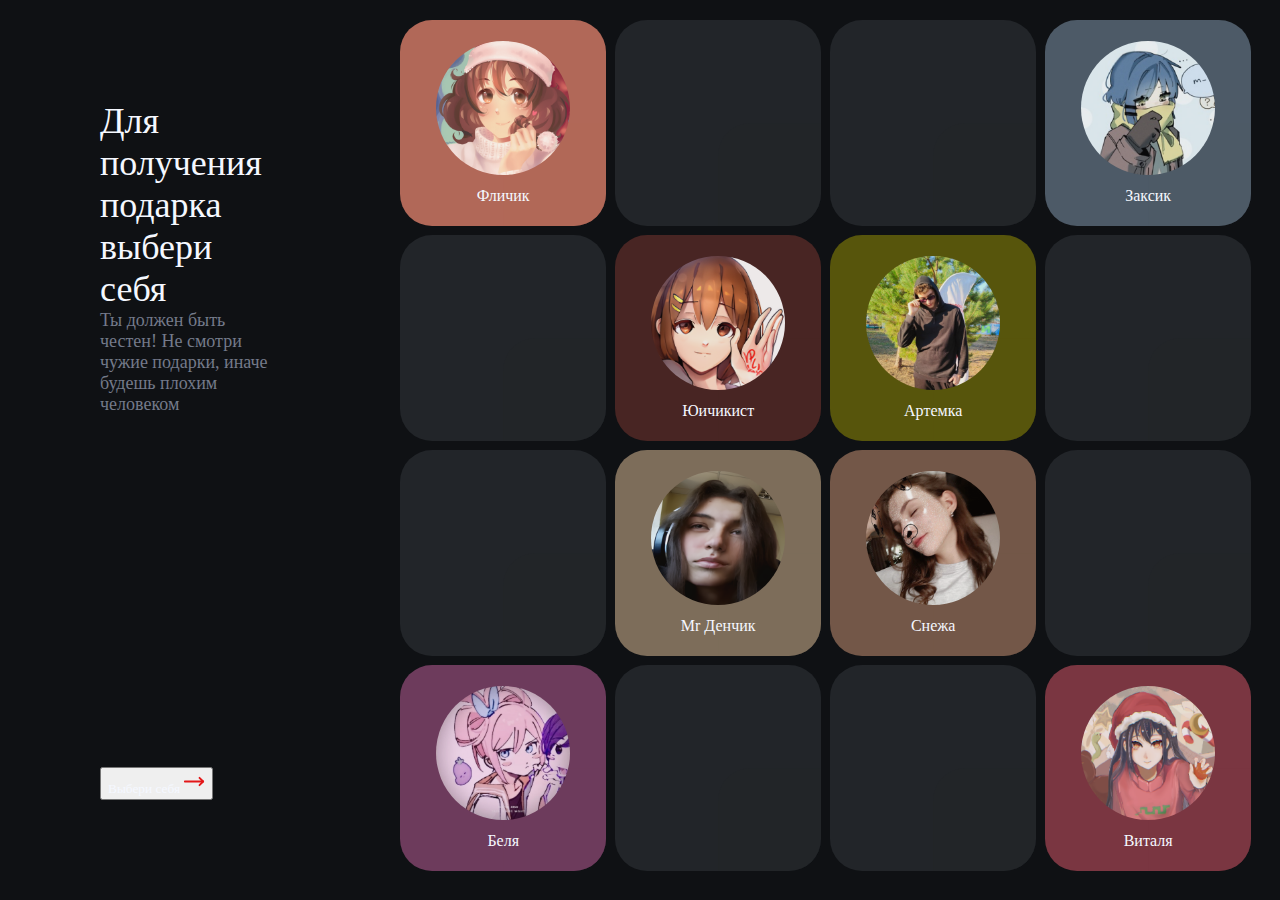
==== index.html @ 029b49f9 "update" ====
<!DOCTYPE html>
<html lang="en">
<head>
    <meta charset="UTF-8">
    <meta name="viewport" content="width=device-width, initial-scale=1.0">
    <title>🎄 New Year 2025</title>
    <link rel="stylesheet" href="/style/main.css">
    <script src="script.js"></script>
</head>
<body>
    <div class="screen">
        <div class="left-block">
            <div class="block-24">
                <h1>Для получения подарка выбери себя</h1>
                <p class="gray">Ты должен быть честен! Не смотри чужие подарки, иначе будешь плохим человеком</p>
            </div>
            <div class="block-button">
                <button class="btn-white">
                    Выбери себя
                    <img src="/files/svg/arrow.svg" alt="arrow">
                </button>
            </div>
        </div>
        <div class="right-block">
            <a class="grid-el flich">
                <img src="/files/img/flich.png" alt="flich">
                Фличик
            </a>
            <div class="grid-el grid-el-none"></div>
            <div class="grid-el grid-el-none"></div>
            <a class="grid-el zaks">
                <img src="/files/img/zaks.png" alt="zaks">
                Заксик
            </a>
            <div class="grid-el grid-el-none"></div>
            <a class="grid-el yui">
                <img src="/files/img/yui.png" alt="yui">
                Юичикист
            </a>
            <a class="grid-el tema">
                <img src="/files/img/tema.png" alt="tema">
                Артемка
            </a>
            <div class="grid-el grid-el-none"></div>
            <div class="grid-el grid-el-none"></div>
            <a class="grid-el den">
                <img src="/files/img/den.png" alt="den">
                Mr Денчик
            </a>
            <a class="grid-el snasha">
                <img src="/files/img/snasha.png" alt="snasha">
                Снежа
            </a>
            <div class="grid-el grid-el-none"></div>
            <a class="grid-el belya">
                <img src="/files/img/belya.png" alt="belya">
                Беля
            </a>
            <div class="grid-el grid-el-none"></div>
            <div class="grid-el grid-el-none"></div>
            <a class="grid-el vitalia">
                <img src="/files/img/viralia.png" alt="viralia">
                Виталя
            </a>
        </div>
    </div>
</body>
</html>
---- style/main.css ----
body, html {
    width: 100%;
}

body {
    background-color: var(--black);
    height: 100%;
}

* {
    margin: 0;
    box-sizing: border-box;
}

:root {
    --black: #0F1114;
    --black-gray: #222529;
    --black-gray-p: #2E3238;
    --text-gray: #747A8A;
    --white: #F5F8FF;
    --blue: #3168F5;
    --red: #E31718;
}

img {
    max-width: 100%;
    max-height: 100%;
}

/* Text */
@import url('https://fonts.googleapis.com/css2?family=Manrope:wght@200..800&display=swap');

* {
    font-family: "Manrope", serif;
    color: var(--white);
}

p {
    font-size: 18px;
    font-weight: 400;
}

.gray {color: var(--text-gray);}

.a {
    font-size: 18px;
    font-weight: 500;
}

h1 {
    font-size: 36px;
    font-weight: 500;
}

h2 {
    font-size: 26px;
    font-weight: 500;
}

/* Block */
.screen {
    display: flex;
    align-items: center;
    width: 100%;
    height: 100vh;
    overflow: hidden;
}

.left-block {
    height: 100%;
    width: 100%;
    display: flex;
    flex-direction: column;
    justify-content: space-between;
    align-items: flex-start;
    padding: 100px;
}

.right-block {
    height: 100%;
    aspect-ratio: 1;
    display: grid;
    gap: 1%;
    padding: 20px;
    grid-template-rows: repeat(4, 24%);
    grid-template-columns: repeat(4, 24%);
}

.grid-el {
    position: relative;
    width: 100%;
    height: 100%;
    border-radius: 32px;
    background-color: var(--black-gray);
    display: flex;
    align-items: center;
    justify-content: center;
    flex-direction: column;
    gap: 12px;
    overflow: hidden;
    z-index: 3;
    transition: scale 0.2s ease-out, border-radius 0.2s ease-out;
}
.grid-el::after {
    content: "";
    position: absolute;
    transform: translate(50%, 50%);
    height: 100%;
    width: 100%;
    border-radius: 32px;
    background-color: inherit;
    opacity: 0.4;
    z-index: -1;
    transition: 2s ease;
}

@keyframes uuu {
    0% {
        transform: rotate(0);
    }
    100% {
        transform: rotate(360deg);
    }
}

.grid-el:hover {
    z-index: 2;
    cursor: pointer;
    overflow: visible;
    animation: border 1s infinite ease;
}

.grid-el:hover::after {
    animation: uuu 3s infinite ease;
    scale: 1.15;
}

@keyframes border {
    0% {
        border-radius: 52px;
    }
    50% {
        border-radius: 32px;
    }
    100% {
        border-radius: 52px;
    }
}

.grid-el img {
    width: 65%;
    aspect-ratio: 1;
    border-radius: 100px;
}

.flich {
    background-color: #B16858;
}

.zaks {
    background-color: #4D5A67;
}

.yui {
    background-color: #482523;
}

.tema {
    background-color: #57550C;
}

.den {
    background-color: #7D6D5A;
}

.snasha {
    background-color: #735748;
}

.belya {
    background-color: #6D3B5C;
}

.vitalia {
    background-color: #7A3641;
}

.grid-el-none:hover {
    scale: 1;
    cursor: default;
    border-radius: 32px;
    animation: none;
}
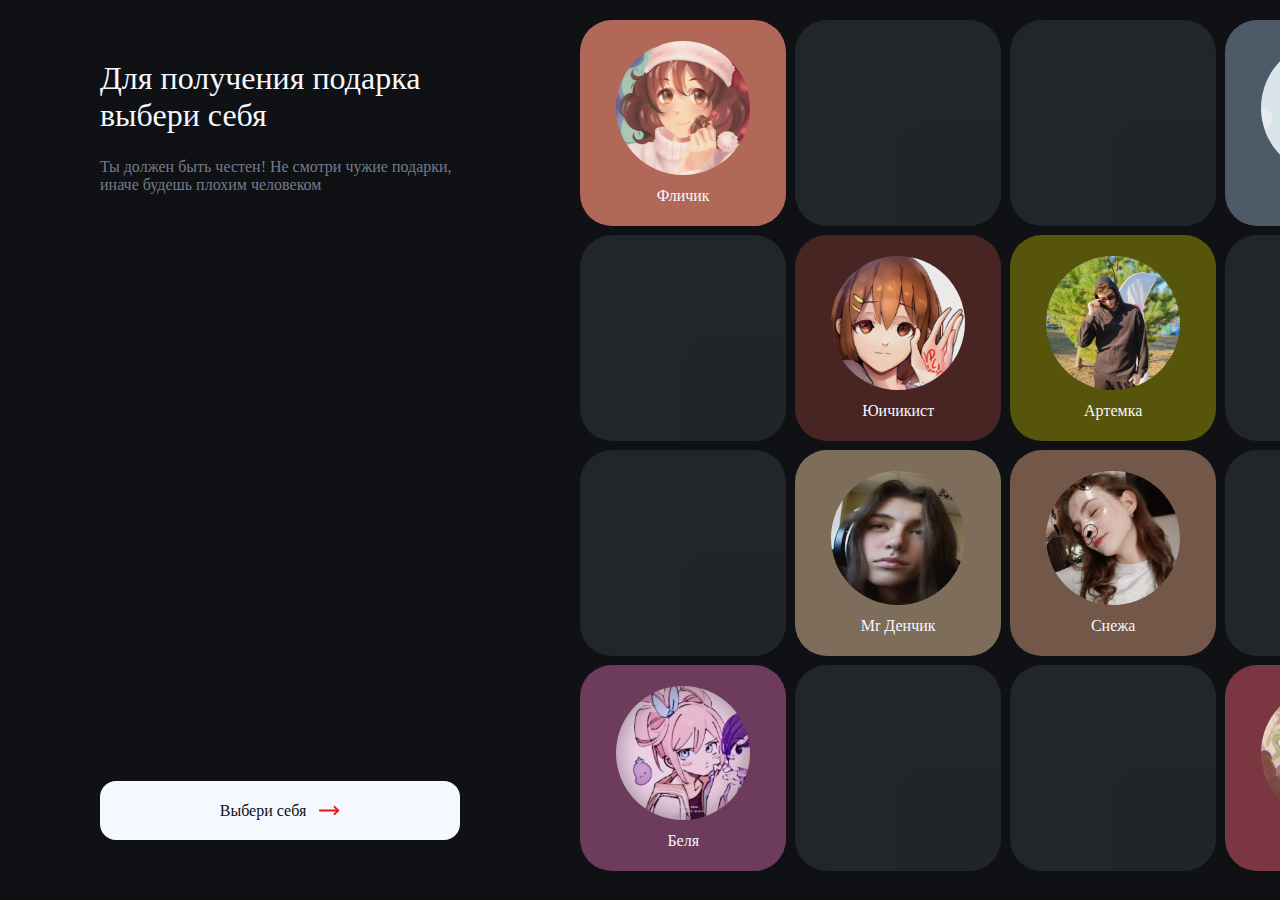
==== commit 66adda3e: "update" ====
--- a/index.html
+++ b/index.html
@@ -6,62 +6,65 @@
     <title>🎄 New Year 2025</title>
     <link rel="stylesheet" href="/style/main.css">
     <script src="script.js"></script>
+    <link rel="shortcut icon" href="/files/svg/sosateo.svg" type="image/x-icon">
 </head>
 <body>
     <div class="screen">
         <div class="left-block">
             <div class="block-24">
                 <h1>Для получения подарка выбери себя</h1>
-                <p class="gray">Ты должен быть честен! Не смотри чужие подарки, иначе будешь плохим человеком</p>
+                <p class="gray w-360px">Ты должен быть честен! Не смотри чужие подарки, иначе будешь плохим человеком</p>
             </div>
             <div class="block-button">
-                <button class="btn-white">
+                <button onclick="alert('Выбери себя справа. Дурашка')" class="btn-white w-100">
                     Выбери себя
                     <img src="/files/svg/arrow.svg" alt="arrow">
                 </button>
             </div>
         </div>
         <div class="right-block">
-            <a class="grid-el flich">
-                <img src="/files/img/flich.png" alt="flich">
-                Фличик
-            </a>
-            <div class="grid-el grid-el-none"></div>
-            <div class="grid-el grid-el-none"></div>
-            <a class="grid-el zaks">
-                <img src="/files/img/zaks.png" alt="zaks">
-                Заксик
-            </a>
-            <div class="grid-el grid-el-none"></div>
-            <a class="grid-el yui">
-                <img src="/files/img/yui.png" alt="yui">
-                Юичикист
-            </a>
-            <a class="grid-el tema">
-                <img src="/files/img/tema.png" alt="tema">
-                Артемка
-            </a>
-            <div class="grid-el grid-el-none"></div>
-            <div class="grid-el grid-el-none"></div>
-            <a class="grid-el den">
-                <img src="/files/img/den.png" alt="den">
-                Mr Денчик
-            </a>
-            <a class="grid-el snasha">
-                <img src="/files/img/snasha.png" alt="snasha">
-                Снежа
-            </a>
-            <div class="grid-el grid-el-none"></div>
-            <a class="grid-el belya">
-                <img src="/files/img/belya.png" alt="belya">
-                Беля
-            </a>
-            <div class="grid-el grid-el-none"></div>
-            <div class="grid-el grid-el-none"></div>
-            <a class="grid-el vitalia">
-                <img src="/files/img/viralia.png" alt="viralia">
-                Виталя
-            </a>
+            <div class="right-block_grid">
+                <button onclick="click_me('flich')" class="grid-el flich">
+                    <img src="/files/img/flich.png" alt="flich">
+                    Фличик
+                </button>
+                <div class="grid-el grid-el-none"></div>
+                <div class="grid-el grid-el-none"></div>
+                <button onclick="click_me('zaks')" class="grid-el zaks">
+                    <img src="/files/img/zaks.png" alt="zaks">
+                    Заксик
+                </button>
+                <div class="grid-el grid-el-none"></div>
+                <button onclick="click_me('yui')" class="grid-el yui">
+                    <img src="/files/img/yui.png" alt="yui">
+                    Юичикист
+                </button>
+                <button onclick="click_me('tema')" class="grid-el tema">
+                    <img src="/files/img/tema.png" alt="tema">
+                    Артемка
+                </button>
+                <div class="grid-el grid-el-none"></div>
+                <div class="grid-el grid-el-none"></div>
+                <button onclick="click_me('den')" class="grid-el den">
+                    <img src="/files/img/den.png" alt="den">
+                    Mr Денчик
+                </button>
+                <button onclick="click_me('snasha')" class="grid-el snasha">
+                    <img src="/files/img/snasha.png" alt="snasha">
+                    Снежа
+                </button>
+                <div class="grid-el grid-el-none"></div>
+                <button onclick="click_me('belya')" class="grid-el belya">
+                    <img src="/files/img/belya.png" alt="belya">
+                    Беля
+                </button>
+                <div class="grid-el grid-el-none"></div>
+                <div class="grid-el grid-el-none"></div>
+                <button onclick="click_me('vitalia')" class="grid-el vitalia">
+                    <img src="/files/img/viralia.png" alt="viralia">
+                    Виталя
+                </button>
+            </div>
         </div>
     </div>
 </body>
--- a/style/main.css
+++ b/style/main.css
@@ -41,10 +41,14 @@
 }
 
 .gray {color: var(--text-gray);}
-
-.a {
+.red {
+    color: var(--red);
+}
+
+.a, .btn, button {
     font-size: 18px;
     font-weight: 500;
+    text-decoration: none;
 }
 
 h1 {
@@ -57,6 +61,12 @@
     font-weight: 500;
 }
 
+.text {
+    display: flex;
+    flex-direction: column;
+    gap: 18px;
+}
+
 /* Block */
 .screen {
     display: flex;
@@ -72,16 +82,23 @@
     display: flex;
     flex-direction: column;
     justify-content: space-between;
-    align-items: flex-start;
     padding: 100px;
 }
 
 .right-block {
     height: 100%;
+    display: flex;
+    justify-content: center;
+    align-items: center;
     aspect-ratio: 1;
+    padding: 20px;
+}
+
+.right-block_grid {
+    height: 100%;
+    width: 100%;
     display: grid;
     gap: 1%;
-    padding: 20px;
     grid-template-rows: repeat(4, 24%);
     grid-template-columns: repeat(4, 24%);
 }
@@ -98,8 +115,10 @@
     flex-direction: column;
     gap: 12px;
     overflow: hidden;
+    color: var(--white);
     z-index: 3;
     transition: scale 0.2s ease-out, border-radius 0.2s ease-out;
+    padding: 0;
 }
 .grid-el::after {
     content: "";
@@ -190,4 +209,198 @@
     cursor: default;
     border-radius: 32px;
     animation: none;
+}
+
+.w-100 {
+    width: 100%;
+}
+
+.w-360px {
+    width: 360px;
+}
+
+.btn, button {
+    display: flex;
+    justify-content: center;
+    align-items: center;
+    gap: 12px;
+    padding: 18px 26px;
+    border-radius: 16px;
+    background-color: var(--white);
+    color: var(--black);
+    cursor: pointer;
+    border: none;
+    outline: none;
+}
+
+.block-24 {
+    display: flex;
+    flex-direction: column;
+    gap: 24px;
+}
+
+@keyframes dispawn {
+    0% {
+        transform: translateX(0);
+        opacity: 1;
+    }
+    100% {
+        transform: translateX(-30px);
+        opacity: 0;
+    }
+}
+
+@keyframes spawn {
+    0% {
+        transform: translateX(30px);
+        opacity: 0;
+    }
+    100% {
+        transform: translateX(0);
+        opacity: 1;
+    }
+}
+
+.big_dick {
+    width: 100%;
+    height: 100%;
+    border-radius: 46px;
+}
+
+.btn_gray {
+    background-color: var(--black-gray);
+    color: var(--white);
+}
+
+.btn_radio {
+    padding: 18px;
+    gap: 18px;
+    justify-content: flex-start;
+}
+
+.btn_radio div {
+    display: flex;
+    justify-content: center;
+    align-items: center;
+    background-color: var(--black-gray-p);
+    border-radius: 10px;
+    padding: 10px;
+}
+
+.btn_radio-active div {
+    background-color: var(--red);
+}
+
+.btn_radio div div {
+    height: 18px;
+    min-height: 18px;
+    aspect-ratio: 1;
+    padding: 0;
+}
+
+.btn_radio-active div img {
+    height: 18px;
+    aspect-ratio: 1;
+    animation: spawn_in 0.2s ease forwards;
+}
+
+@keyframes spawn_in {
+    0% {
+        scale: 0.8;
+        opacity: 0;
+    }
+    90% {
+        scale: 1.2;
+        opacity: 1;
+    }
+    100% {
+        scale: 1;
+        opacity: 1;
+    }
+}
+
+.block-button {
+    display: flex;
+    flex-direction: column;
+    gap: 12px;
+}
+
+.btn_radio .bac-white {
+    background-color: var(--white);
+}
+
+.btn-red {
+    background-color: var(--red);
+    color: var(--white);
+}
+
+.gift-box {
+    width: 100%;
+    height: 100%;
+    display: flex;
+    justify-content: center;
+    align-items: center;
+    gap: 24px;
+    background-color: var(--black-gray);
+    border-radius: 32px;
+    flex-direction: column;
+    padding: 100px;
+}
+
+.btn_gray_p {
+    background-color: var(--black-gray-p);
+    color: var(--white);
+}
+
+.face {
+    height: 100px;
+    aspect-ratio: 1;
+}
+
+.none {
+    display: none;
+}
+
+.w-400 {
+    width: 400px;
+}
+
+.text_center {
+    text-align: center;
+}
+
+
+
+@media (max-width: 1600px) {
+    p {
+        font-size: 16px;
+    }
+    
+    .a, .btn, button {
+        font-size: 16px;
+    }
+    
+    h1 {
+        font-size: 32px;
+    }
+    
+    h2 {
+        font-size: 20px;
+    }
+    
+    .text {
+        gap: 14px;
+    }
+
+
+    .left-block {
+        padding: 60px 100px;
+    }
+    .gift-box {
+        padding: 60px;
+    }
+
+    .face {
+        height: 80px;
+    }
 }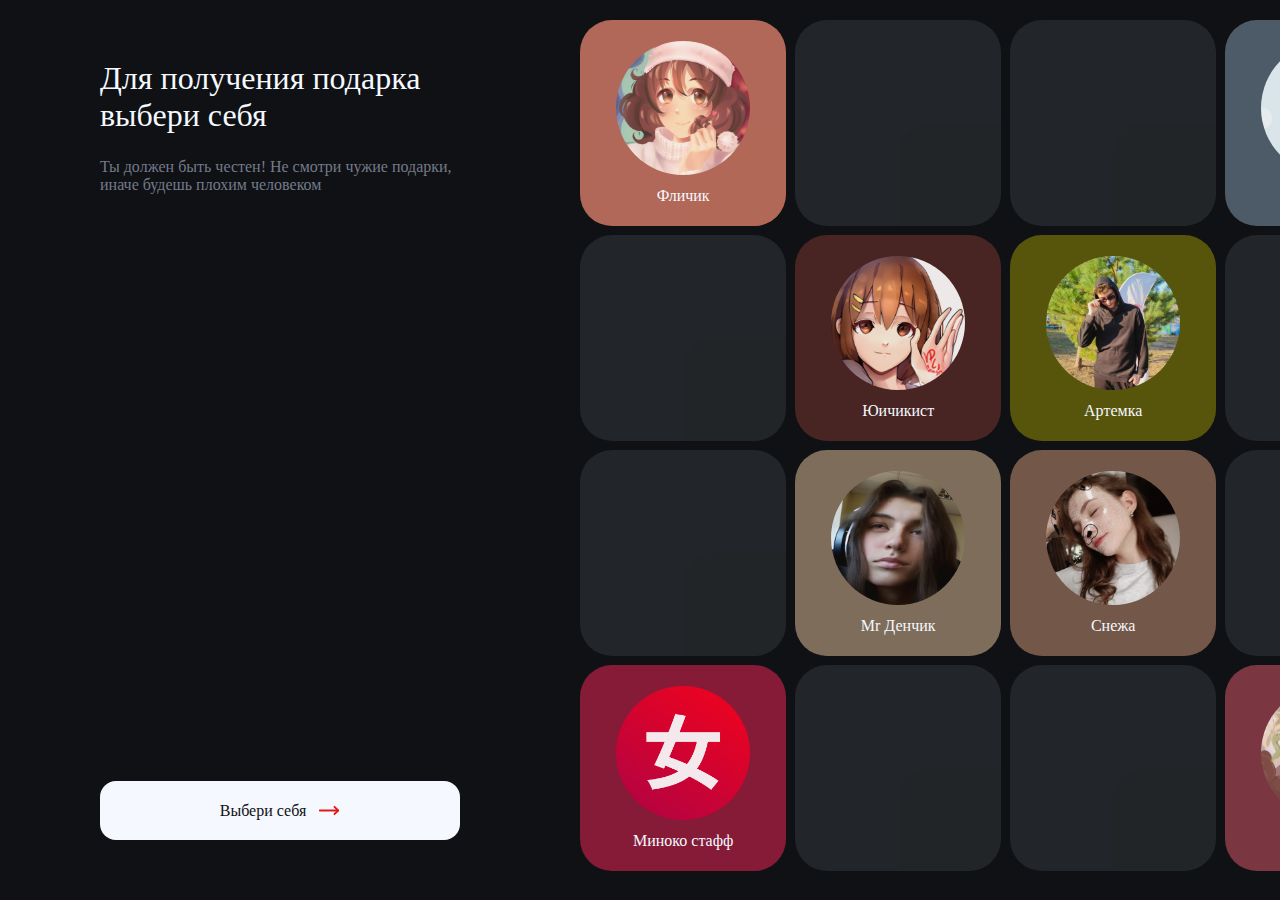
==== commit 19a60eaa: "update full" ====
--- a/index.html
+++ b/index.html
@@ -9,6 +9,10 @@
     <link rel="shortcut icon" href="/files/svg/sosateo.svg" type="image/x-icon">
 </head>
 <body>
+    <div class="screen_mob">
+        <img src="/files/svg/face_no_happy.svg" alt="face_no_happy" class="face">
+        <p class="gray w-360px">К сожалению, адаптива не завезли. Сайт работает только на компьютере (монитор шириной от 1200px)</p>
+    </div>
     <div class="screen">
         <div class="left-block">
             <div class="block-24">
@@ -54,9 +58,9 @@
                     Снежа
                 </button>
                 <div class="grid-el grid-el-none"></div>
-                <button onclick="click_me('belya')" class="grid-el belya">
-                    <img src="/files/img/belya.png" alt="belya">
-                    Беля
+                <button onclick="click_me('minoko')" class="grid-el minoko">
+                    <img src="/files/img/minoko.png" alt="minoko">
+                    Миноко стафф
                 </button>
                 <div class="grid-el grid-el-none"></div>
                 <div class="grid-el grid-el-none"></div>
--- a/style/main.css
+++ b/style/main.css
@@ -74,6 +74,8 @@
     width: 100%;
     height: 100vh;
     overflow: hidden;
+    max-width: 2200px;
+    margin: auto;
 }
 
 .left-block {
@@ -196,8 +198,8 @@
     background-color: #735748;
 }
 
-.belya {
-    background-color: #6D3B5C;
+.minoko {
+    background-color: #851B36;
 }
 
 .vitalia {
@@ -369,6 +371,20 @@
     text-align: center;
 }
 
+.screen_mob {
+    display: none;
+    justify-content: center;
+    align-items: center;
+    flex-direction: column;
+    height: 100lvh;
+    width: 100%;
+    gap: 24px;
+}
+
+.screen_mob p {
+    text-align: center;
+}
+
 
 
 @media (max-width: 1600px) {
@@ -403,4 +419,30 @@
     .face {
         height: 80px;
     }
+}
+
+@media (max-width: 1200px) {
+    .screen_mob {
+        display: flex;
+    }
+
+    .screen {
+        display: none;
+    }
+}
+
+@media (max-width: 600px) {
+    .screen_mob {
+        padding: 32px;
+    }
+    .face {
+        height: 68px;
+    }
+    .screen_mob p {
+        font-size: 12px;
+    }
+
+    .w-360px {
+        width: 100%;
+    }
 }